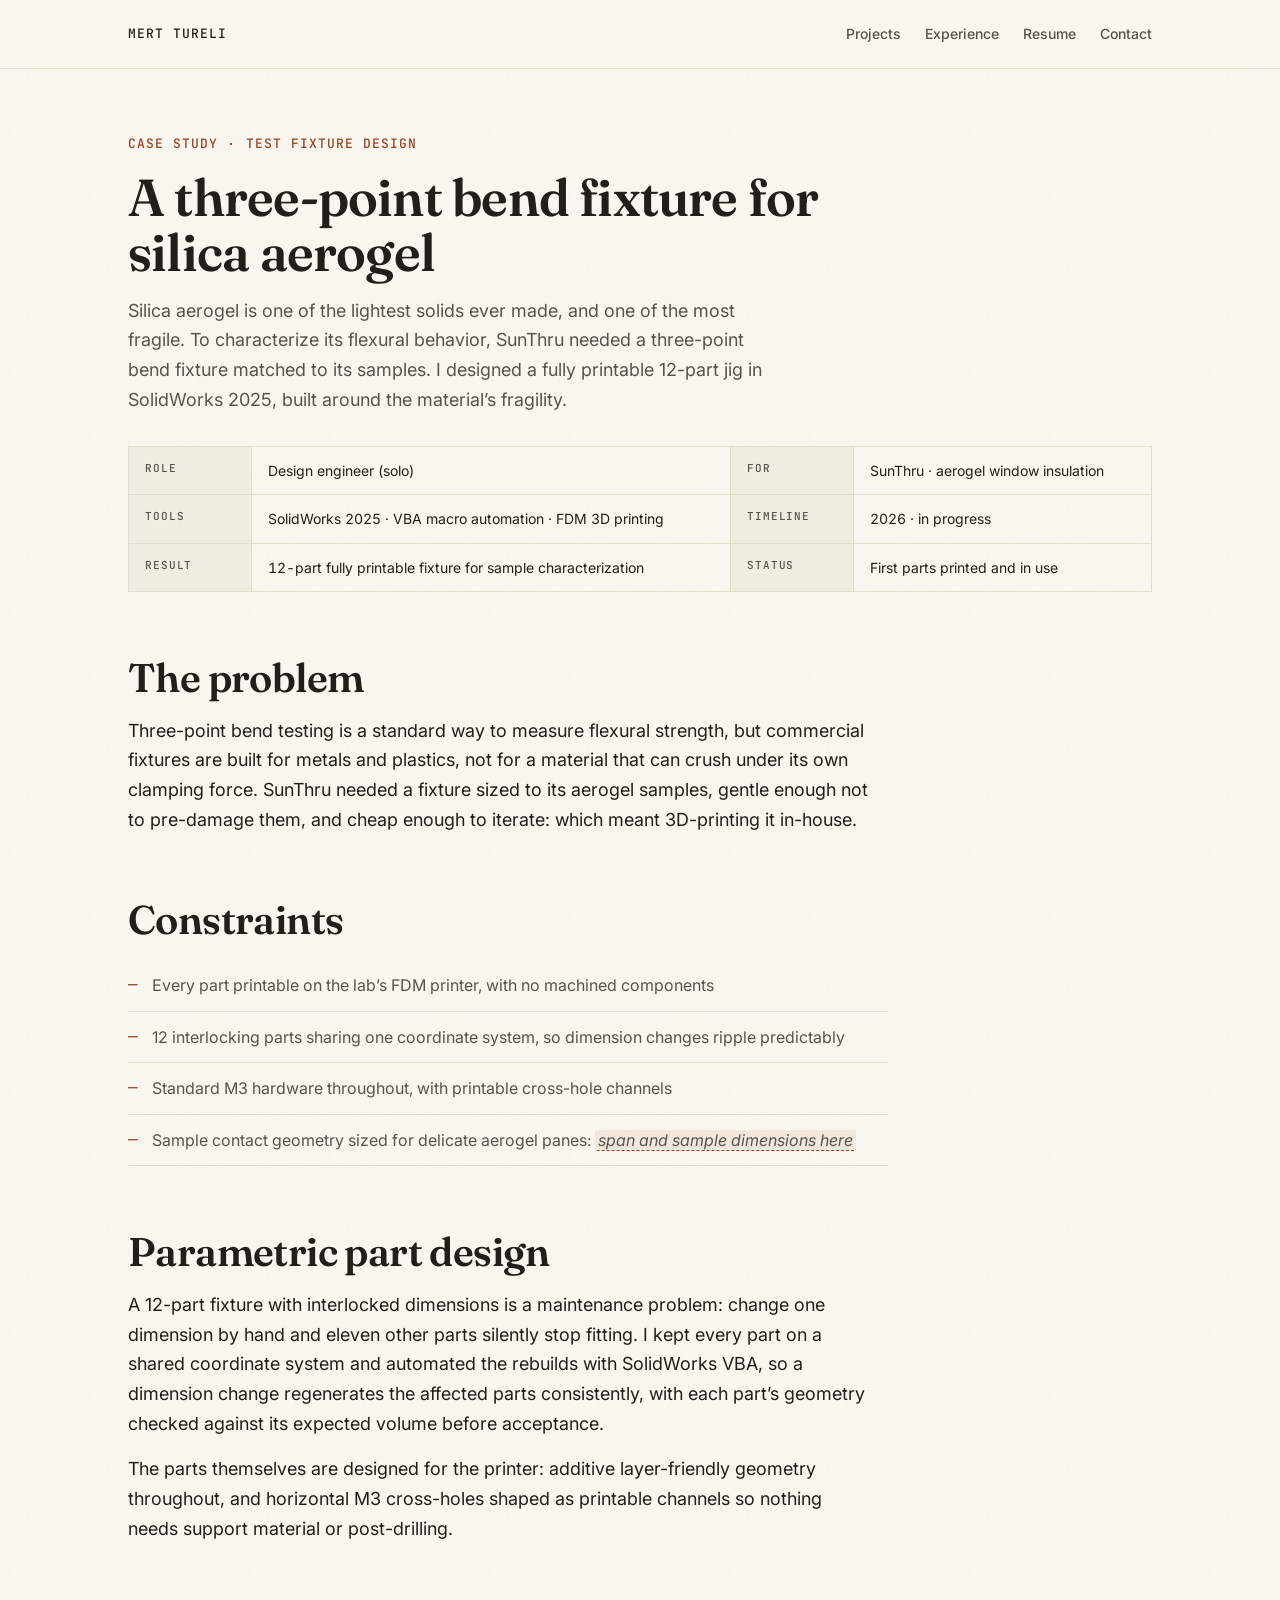
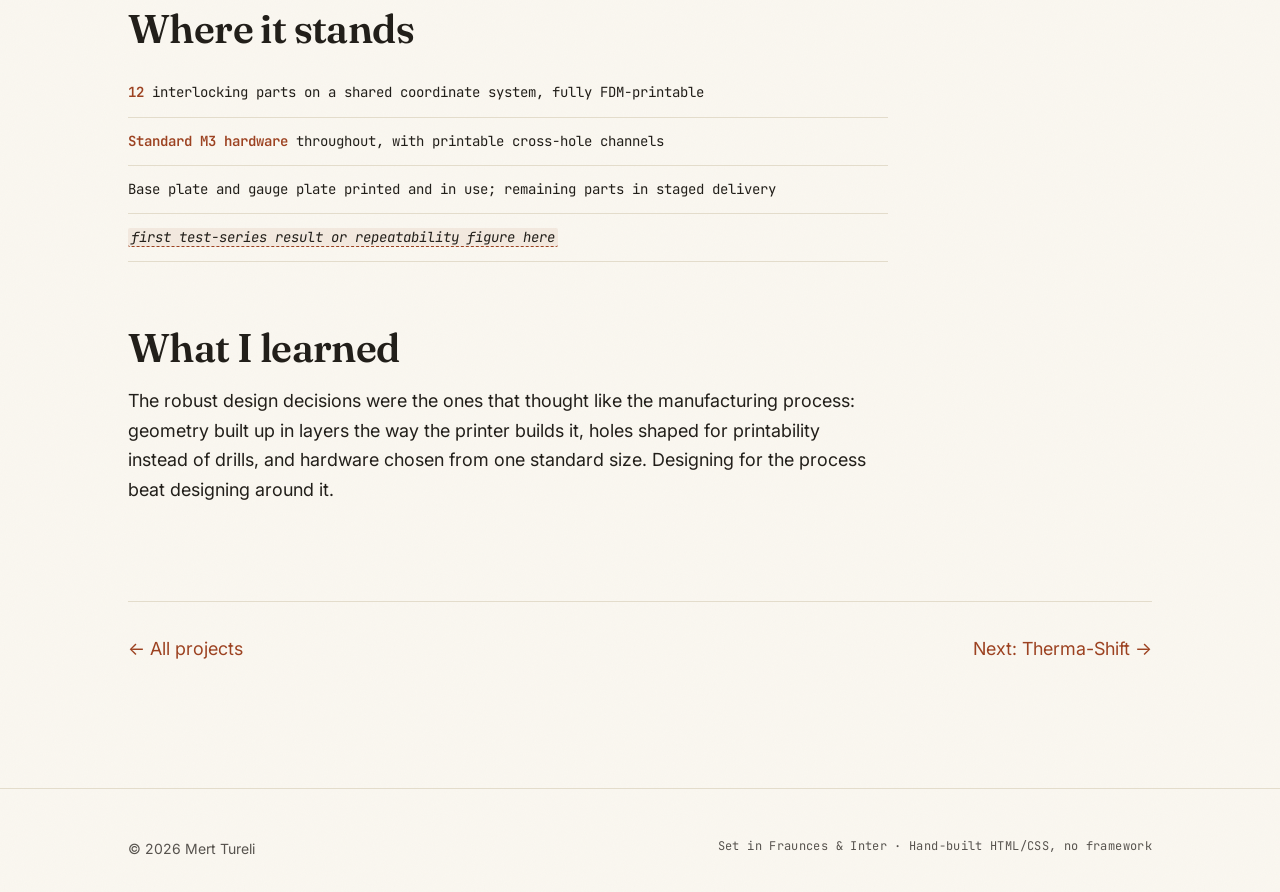
==== projects/bend-jig.html @ 496b2939 "Engineering portfolio: initial public release Co-Authored-By: Claude Fable 5 <noreply@anthropic.com>" ====
<!DOCTYPE html>
<html lang="en">
<head>
  <meta charset="UTF-8">
  <meta name="viewport" content="width=device-width, initial-scale=1.0">
  <title>Aerogel Bend Jig · Mert Tureli</title>
  <meta name="description" content="Case study: a 12-part 3-point bend-test fixture for silica aerogel, designed in SolidWorks 2025 with every part generated and verified by VBA macros.">
  <link rel="icon" href="data:image/svg+xml,%3Csvg xmlns='http://www.w3.org/2000/svg' viewBox='0 0 64 64'%3E%3Crect width='64' height='64' rx='12' fill='%239C4221'/%3E%3Ctext x='32' y='43' text-anchor='middle' font-family='Georgia,serif' font-size='26' font-weight='600' fill='%23FAF7F0'%3EMT%3C/text%3E%3C/svg%3E">
  <link rel="preconnect" href="https://fonts.googleapis.com">
  <link rel="preconnect" href="https://fonts.gstatic.com" crossorigin>
  <link href="https://fonts.googleapis.com/css2?family=Fraunces:opsz,wght@9..144,400..700&family=Inter:wght@400;500;600&family=JetBrains+Mono:wght@400;500&display=swap" rel="stylesheet">
  <link rel="stylesheet" href="../css/style.css">
</head>
<body>

<header class="site-header">
  <div class="container">
    <a class="wordmark" href="../index.html">Mert Tureli</a>
    <nav class="site-nav" aria-label="Main">
      <a href="../index.html#projects">Projects</a>
      <a href="../index.html#experience" class="hide-mobile">Experience</a>
      <a href="../assets/Mert-Tureli-Resume.pdf">Resume</a>
      <a href="../index.html#contact">Contact</a>
    </nav>
  </div>
</header>

<main class="container case-hero">
  <span class="label">Case study · Test fixture design</span>
  <h1>A three-point bend fixture for silica aerogel</h1>
  <p class="intro">Silica aerogel is one of the lightest solids ever made, and one of the most fragile. To characterize its flexural behavior, SunThru needed a three-point bend fixture matched to its samples. I designed a fully printable 12-part jig in SolidWorks 2025, built around the material’s fragility.</p>

  <table class="title-block">
    <tr>
      <th>Role</th><td>Design engineer (solo)</td>
      <th>For</th><td>SunThru · aerogel window insulation</td>
    </tr>
    <tr>
      <th>Tools</th><td>SolidWorks 2025 · VBA macro automation · FDM 3D printing</td>
      <th>Timeline</th><td>2026 · in progress</td>
    </tr>
    <tr>
      <th>Result</th><td>12-part fully printable fixture for sample characterization</td>
      <th>Status</th><td>First parts printed and in use</td>
    </tr>
  </table>

  <div class="case-body">
    <h2>The problem</h2>
    <p>Three-point bend testing is a standard way to measure flexural strength, but commercial fixtures are built for metals and plastics, not for a material that can crush under its own clamping force. SunThru needed a fixture sized to its aerogel samples, gentle enough not to pre-damage them, and cheap enough to iterate: which meant 3D-printing it in-house.</p>

    <h2>Constraints</h2>
    <ul class="constraints">
      <li>Every part printable on the lab’s FDM printer, with no machined components</li>
      <li>12 interlocking parts sharing one coordinate system, so dimension changes ripple predictably</li>
      <li>Standard M3 hardware throughout, with printable cross-hole channels</li>
      <li>Sample contact geometry sized for delicate aerogel panes: <span class="fill" title="Fill in - see PROJECT_INTAKE.md">span and sample dimensions here</span></li>
    </ul>

    <h2>Parametric part design</h2>
    <p>A 12-part fixture with interlocked dimensions is a maintenance problem: change one dimension by hand and eleven other parts silently stop fitting. I kept every part on a shared coordinate system and automated the rebuilds with SolidWorks VBA, so a dimension change regenerates the affected parts consistently, with each part’s geometry checked against its expected volume before acceptance.</p>
    <p>The parts themselves are designed for the printer: additive layer-friendly geometry throughout, and horizontal M3 cross-holes shaped as printable channels so nothing needs support material or post-drilling.</p>

    <h2>Where it stands</h2>
    <ul class="results-list">
      <li><strong>12</strong> interlocking parts on a shared coordinate system, fully FDM-printable</li>
      <li><strong>Standard M3 hardware</strong> throughout, with printable cross-hole channels</li>
      <li>Base plate and gauge plate printed and in use; remaining parts in staged delivery</li>
      <li><span class="fill" title="Fill in - see PROJECT_INTAKE.md">first test-series result or repeatability figure here</span></li>
    </ul>

    <h2>What I learned</h2>
    <p>The robust design decisions were the ones that thought like the manufacturing process: geometry built up in layers the way the printer builds it, holes shaped for printability instead of drills, and hardware chosen from one standard size. Designing for the process beat designing around it.</p>
  </div>

  <nav class="case-nav">
    <a href="../index.html#projects">← All projects</a>
    <a href="therma-shift.html">Next: Therma-Shift <span class="arrow">→</span></a>
  </nav>
</main>

<footer class="site-footer">
  <div class="container">
    <span>© 2026 Mert Tureli</span>
    <span class="colophon">Set in Fraunces &amp; Inter · Hand-built HTML/CSS, no framework</span>
  </div>
</footer>

<script src="../js/main.js"></script>
</body>
</html>
---- css/style.css ----
/* ============================================================
   MERT TURELI — PORTFOLIO
   Design system: "Drafting Paper" (warm editorial)
   Type: Fraunces (display) · Inter (body) · JetBrains Mono (labels)
   All color pairs verified WCAG AA (4.5:1+) against bg & surface.
   To re-skin (e.g. business variant): change the tokens below only.
   ============================================================ */

:root {
  /* palette — drafting paper */
  --bg:            #FAF7F0;
  --surface:       #F1ECE2;
  --text:          #221F1A;
  --text-2:        #57534E;
  --accent:        #9C4221;
  --accent-hover:  #7C2D12;
  --border:        #E3DCCB;
  --grid-line:     rgba(34, 31, 26, 0.055);

  /* type */
  --font-display: "Fraunces", Georgia, serif;
  --font-body:    "Inter", system-ui, -apple-system, sans-serif;
  --font-mono:    "JetBrains Mono", Consolas, monospace;

  --text-h1:    clamp(2.5rem, 1.2rem + 4.5vw, 4.25rem);
  --text-h2:    clamp(1.75rem, 1.3rem + 1.8vw, 2.5rem);
  --text-h3:    clamp(1.25rem, 1.1rem + 0.6vw, 1.5rem);
  --text-body:  1.125rem;
  --text-small: 0.875rem;
  --text-label: 0.8125rem;

  /* spacing (8px base) */
  --space-1: 0.25rem;  --space-2: 0.5rem;  --space-3: 0.75rem;
  --space-4: 1rem;     --space-6: 1.5rem;  --space-8: 2rem;
  --space-12: 3rem;    --space-16: 4rem;   --space-24: 6rem;

  --section-gap: clamp(4rem, 3rem + 6vw, 8rem);
  --container: 1120px;
  --radius: 8px;
}

/* ---------- base ---------- */

*, *::before, *::after { box-sizing: border-box; }

html { scroll-behavior: smooth; }

/* paper grain baked into the body background (opacity lives inside the SVG) —
   a separate fixed overlay layer stalls compositing/capture in some browsers */
body {
  margin: 0;
  background-color: var(--bg);
  background-image: url("data:image/svg+xml,%3Csvg xmlns='http://www.w3.org/2000/svg' width='240' height='240'%3E%3Cfilter id='n'%3E%3CfeTurbulence type='fractalNoise' baseFrequency='0.9' numOctaves='2'/%3E%3C/filter%3E%3Crect width='240' height='240' filter='url(%23n)' opacity='0.028'/%3E%3C/svg%3E");
  color: var(--text);
  font-family: var(--font-body);
  font-size: var(--text-body);
  line-height: 1.65;
  -webkit-font-smoothing: antialiased;
  text-rendering: optimizeLegibility;
}

::selection { background: var(--accent); color: var(--bg); }

h1, h2, h3 {
  font-family: var(--font-display);
  font-weight: 600;
  line-height: 1.1;
  letter-spacing: -0.015em;
  margin: 0 0 var(--space-4);
}
h1 { font-size: var(--text-h1); line-height: 1.05; }
h2 { font-size: var(--text-h2); }
h3 { font-size: var(--text-h3); line-height: 1.3; }

p { margin: 0 0 var(--space-4); max-width: 68ch; }

img, svg.ph { max-width: 100%; height: auto; display: block; }

a {
  color: var(--accent);
  text-decoration: none;
  background-image: linear-gradient(currentColor, currentColor);
  background-repeat: no-repeat;
  background-size: 0% 1px;
  background-position: 0 100%;
  transition: background-size 200ms ease-out, color 150ms ease-out;
}
a:hover { color: var(--accent-hover); background-size: 100% 1px; }

:focus-visible {
  outline: 2px solid var(--accent);
  outline-offset: 3px;
  border-radius: 2px;
}

.container {
  max-width: var(--container);
  margin-inline: auto;
  padding-inline: clamp(1.25rem, 4vw, 3rem);
}

section { padding-block: calc(var(--section-gap) / 2); }

/* mono section labels — drawing sheet numbers */
.label {
  font-family: var(--font-mono);
  font-size: var(--text-label);
  font-weight: 500;
  text-transform: uppercase;
  letter-spacing: 0.08em;
  color: var(--accent);
  display: block;
  margin-bottom: var(--space-4);
}

.meta-row {
  font-family: var(--font-mono);
  font-size: var(--text-label);
  text-transform: uppercase;
  letter-spacing: 0.08em;
  color: var(--text-2);
  display: flex;
  flex-wrap: wrap;
  gap: var(--space-2) var(--space-4);
}

/* arrow nudge */
.arrow { display: inline-block; transition: transform 150ms ease-out; }
a:hover .arrow { transform: translateX(4px); }

/* fill-in placeholder — replace via PROJECT_INTAKE.md */
.fill {
  background: rgba(156, 66, 33, 0.08);
  border-bottom: 1px dashed var(--accent);
  padding: 0 0.2em;
  border-radius: 2px;
  font-style: italic;
  cursor: help;
}

/* ---------- header ---------- */

.site-header {
  position: sticky;
  top: 0;
  z-index: 100;
  background: color-mix(in srgb, var(--bg) 88%, transparent);
  backdrop-filter: blur(8px);
  border-bottom: 1px solid var(--border);
}
.site-header .container {
  display: flex;
  align-items: center;
  justify-content: space-between;
  height: 68px;
}
.wordmark {
  font-family: var(--font-mono);
  font-size: var(--text-label);
  font-weight: 500;
  letter-spacing: 0.08em;
  text-transform: uppercase;
  color: var(--text);
}
.site-nav { display: flex; gap: var(--space-6); }
.site-nav a {
  color: var(--text-2);
  font-size: var(--text-small);
  font-weight: 500;
}
.site-nav a:hover { color: var(--accent-hover); }

/* ---------- hero ---------- */

.hero {
  position: relative;
  padding-block: clamp(5rem, 12vh, 9rem) clamp(4rem, 10vh, 7rem);
  overflow: hidden;
}
.hero::before {
  content: "";
  position: absolute;
  inset: 0;
  background-image:
    linear-gradient(var(--grid-line) 1px, transparent 1px),
    linear-gradient(90deg, var(--grid-line) 1px, transparent 1px);
  background-size: 32px 32px;
  -webkit-mask-image: radial-gradient(ellipse 90% 80% at 30% 20%, black 30%, transparent 75%);
  mask-image: radial-gradient(ellipse 90% 80% at 30% 20%, black 30%, transparent 75%);
  pointer-events: none;
}
.hero .container { position: relative; }
.hero h1 { max-width: 18ch; }
.hero .intro { max-width: 52ch; color: var(--text-2); margin-top: var(--space-6); }
.hero .hero-sub {
  font-family: var(--font-mono);
  font-size: var(--text-label);
  font-weight: 500;
  text-transform: uppercase;
  letter-spacing: 0.08em;
  color: var(--accent);
  margin: var(--space-3) 0 0;
}
.hero .bio { font-size: 1rem; max-width: 58ch; margin-top: var(--space-4); }
.hero .meta-row { margin-top: var(--space-8); }
.hero-actions { display: flex; flex-wrap: wrap; gap: var(--space-4); margin-top: var(--space-8); }

/* hand-drawn underline — use exactly once */
.scribbled { position: relative; white-space: nowrap; }
.scribbled svg {
  position: absolute;
  left: -2%;
  bottom: -0.18em;
  width: 104%;
  height: 0.28em;
  color: var(--accent);
  overflow: visible;
}
.scribbled svg path {
  stroke-dasharray: 220;
  stroke-dashoffset: 220;
  animation: draw-in 700ms ease-out 400ms forwards;
}
@keyframes draw-in { to { stroke-dashoffset: 0; } }

/* ---------- buttons ---------- */

.btn {
  display: inline-flex;
  align-items: center;
  gap: var(--space-2);
  font-family: var(--font-body);
  font-size: var(--text-small);
  font-weight: 600;
  padding: 0.75rem 1.375rem;
  border-radius: var(--radius);
  border: 1px solid var(--accent);
  background: var(--accent);
  color: var(--bg);
  background-image: none;
  transition: background-color 150ms ease-out, border-color 150ms ease-out,
              color 150ms ease-out, transform 150ms ease-out;
}
.btn:hover { background: var(--accent-hover); border-color: var(--accent-hover); color: var(--bg); transform: translateY(-1px); }
.btn.ghost { background: transparent; color: var(--accent); }
.btn.ghost:hover { background: var(--accent); color: var(--bg); }

/* ---------- featured projects — editorial rows ---------- */

.project-rows { display: flex; flex-direction: column; gap: var(--space-16); }

.project-row {
  display: grid;
  grid-template-columns: 7fr 5fr;
  gap: var(--space-8);
  align-items: center;
}
.project-row:nth-child(even) .project-media { order: 2; }

.project-media {
  border: 1px solid var(--border);
  border-radius: var(--radius);
  overflow: hidden;
  background: var(--surface);
  transition: border-color 200ms ease-out, transform 200ms ease-out, box-shadow 200ms ease-out;
}
.project-row:hover .project-media {
  border-color: var(--accent);
  transform: translateY(-2px);
  box-shadow: 0 12px 32px -16px rgba(34, 31, 26, 0.25);
}

.project-body .label { margin-bottom: var(--space-2); }
.project-body h3 { margin-bottom: var(--space-3); }
.project-body p { color: var(--text-2); font-size: 1rem; }

.tags { display: flex; flex-wrap: wrap; gap: var(--space-2); margin: var(--space-4) 0; padding: 0; list-style: none; }
.tags li {
  font-family: var(--font-mono);
  font-size: 0.75rem;
  letter-spacing: 0.04em;
  color: var(--text-2);
  background: var(--surface);
  border: 1px solid var(--border);
  border-radius: 4px;
  padding: 0.2rem 0.55rem;
}

.metric {
  font-family: var(--font-mono);
  font-size: var(--text-small);
  color: var(--text);
  font-variant-numeric: tabular-nums;
  display: block;
  margin-bottom: var(--space-3);
}
.metric strong { color: var(--accent); font-weight: 600; }

/* ---------- spec cards — image-free project media ---------- */

.spec-card {
  aspect-ratio: 3 / 2;
  display: flex;
  flex-direction: column;
  justify-content: space-between;
  padding: var(--space-6);
  background-color: var(--surface);
  background-image:
    linear-gradient(var(--grid-line) 1px, transparent 1px),
    linear-gradient(90deg, var(--grid-line) 1px, transparent 1px);
  background-size: 24px 24px;
  color: var(--text);
}
.spec-card .sc-label {
  font-family: var(--font-mono);
  font-size: 0.6875rem;
  font-weight: 500;
  letter-spacing: 0.08em;
  text-transform: uppercase;
  color: var(--accent);
  display: flex;
  justify-content: space-between;
  gap: var(--space-2);
}
.spec-card .sc-label span:last-child { color: var(--text-2); }
.spec-card .sc-stats {
  display: grid;
  grid-template-columns: 1fr 1fr;
  gap: var(--space-4) var(--space-6);
}
.spec-card .sc-stat strong {
  font-family: var(--font-display);
  font-size: clamp(1.4rem, 1rem + 1.4vw, 2rem);
  font-weight: 600;
  line-height: 1.1;
  display: block;
  letter-spacing: -0.01em;
}
.spec-card .sc-stat small {
  font-family: var(--font-mono);
  font-size: 0.6875rem;
  letter-spacing: 0.04em;
  text-transform: uppercase;
  color: var(--text-2);
  display: block;
  margin-top: 0.2rem;
}
.spec-card .sc-foot {
  border-top: 1px solid var(--border);
  padding-top: var(--space-3);
  font-family: var(--font-mono);
  font-size: 0.6875rem;
  letter-spacing: 0.06em;
  text-transform: uppercase;
  color: var(--text-2);
}

/* ---------- more projects — table-like list ---------- */

.more-list { list-style: none; margin: 0; padding: 0; border-top: 1px solid var(--border); }
.more-list li { border-bottom: 1px solid var(--border); }
.more-list a, .more-list .row {
  display: grid;
  grid-template-columns: minmax(0, 5fr) minmax(0, 5fr) 2fr;
  gap: var(--space-4);
  align-items: baseline;
  padding: var(--space-4) var(--space-2);
  color: var(--text);
  background-image: none;
  transition: background-color 150ms ease-out;
}
.more-list a:hover { background-color: var(--surface); color: var(--text); }
.more-list .title { font-weight: 600; font-size: 1rem; }
.more-list .desc { color: var(--text-2); font-size: var(--text-small); }
.more-list .year {
  font-family: var(--font-mono);
  font-size: var(--text-label);
  color: var(--text-2);
  text-align: right;
  font-variant-numeric: tabular-nums;
}

/* ---------- experience ---------- */

.xp-list { list-style: none; margin: 0; padding: 0; display: flex; flex-direction: column; }
.xp {
  display: grid;
  grid-template-columns: 3rem minmax(0, 4fr) minmax(0, 7fr);
  gap: var(--space-4);
  padding: var(--space-6) 0;
  border-top: 1px solid var(--border);
}
.xp-num {
  font-family: var(--font-mono);
  font-size: var(--text-label);
  color: var(--accent);
  padding-top: 0.3rem;
}
.xp h3 { font-family: var(--font-body); font-size: 1.0625rem; font-weight: 600; margin-bottom: var(--space-1); }
.xp .org { color: var(--text-2); font-size: var(--text-small); }
.xp .dates {
  font-family: var(--font-mono);
  font-size: 0.75rem;
  letter-spacing: 0.04em;
  color: var(--text-2);
  display: block;
  margin-top: var(--space-2);
}
.xp ul { margin: 0; padding-left: 1.1rem; color: var(--text-2); font-size: 1rem; }
.xp ul li { margin-bottom: var(--space-2); }

/* ---------- skills ---------- */

.skills-grid {
  display: grid;
  grid-template-columns: repeat(auto-fit, minmax(220px, 1fr));
  gap: var(--space-8);
}
.skills-grid h3 {
  font-family: var(--font-mono);
  font-size: var(--text-label);
  font-weight: 500;
  text-transform: uppercase;
  letter-spacing: 0.08em;
  color: var(--text-2);
  margin-bottom: var(--space-3);
}

/* ---------- about ---------- */

.about-grid {
  display: grid;
  grid-template-columns: 7fr 4fr;
  gap: var(--space-12);
  align-items: start;
}
.about-grid .project-media { max-width: 380px; }

/* ---------- contact ---------- */

.contact { text-align: left; }
.contact .big-link {
  font-family: var(--font-display);
  font-size: var(--text-h2);
  font-weight: 600;
  letter-spacing: -0.01em;
}

/* ---------- footer ---------- */

.site-footer {
  border-top: 1px solid var(--border);
  margin-top: var(--section-gap);
  padding: var(--space-12) 0 var(--space-8);
  color: var(--text-2);
  font-size: var(--text-small);
}
.site-footer .container { display: flex; flex-wrap: wrap; justify-content: space-between; gap: var(--space-4); }
.colophon { font-family: var(--font-mono); font-size: 0.75rem; letter-spacing: 0.03em; }

/* ---------- case study pages ---------- */

.case-hero { padding-top: var(--space-16); }
.case-hero h1 { max-width: 22ch; font-size: clamp(2rem, 1.2rem + 3vw, 3.25rem); }
.case-hero .intro { color: var(--text-2); max-width: 60ch; }

/* engineering drawing title block */
.title-block {
  width: 100%;
  border-collapse: collapse;
  margin: var(--space-8) 0;
  font-size: var(--text-small);
}
.title-block th, .title-block td {
  border: 1px solid var(--border);
  padding: var(--space-3) var(--space-4);
  text-align: left;
  vertical-align: top;
}
.title-block th {
  font-family: var(--font-mono);
  font-size: 0.6875rem;
  font-weight: 500;
  letter-spacing: 0.08em;
  text-transform: uppercase;
  color: var(--text-2);
  background: var(--surface);
  width: 12%;
  white-space: nowrap;
}
.title-block td { font-variant-numeric: tabular-nums; }

.case-body { max-width: 760px; }
.case-body h2 { margin-top: var(--space-16); }
.case-body figure { margin: var(--space-8) 0; }
.case-body figcaption {
  font-family: var(--font-mono);
  font-size: 0.75rem;
  letter-spacing: 0.03em;
  color: var(--text-2);
  margin-top: var(--space-2);
}
.case-body .project-media:hover { transform: none; border-color: var(--border); box-shadow: none; }

.constraints { list-style: none; padding: 0; }
.constraints li {
  padding: var(--space-3) 0 var(--space-3) var(--space-6);
  border-bottom: 1px solid var(--border);
  color: var(--text-2);
  font-size: 1rem;
  position: relative;
}
.constraints li::before {
  content: "—";
  position: absolute;
  left: 0;
  color: var(--accent);
  font-family: var(--font-mono);
}

.results-list { list-style: none; padding: 0; }
.results-list li {
  font-family: var(--font-mono);
  font-size: var(--text-small);
  font-variant-numeric: tabular-nums;
  padding: var(--space-3) 0;
  border-bottom: 1px solid var(--border);
}
.results-list strong { color: var(--accent); font-weight: 600; }

.case-nav {
  margin-top: var(--space-24);
  padding-top: var(--space-8);
  border-top: 1px solid var(--border);
  display: flex;
  justify-content: space-between;
  gap: var(--space-4);
}

/* ---------- reveal on scroll ---------- */

.reveal { opacity: 0; transform: translateY(8px); transition: opacity 350ms ease-out, transform 350ms ease-out; }
.reveal.in { opacity: 1; transform: none; }

/* ---------- responsive ---------- */

@media (max-width: 900px) {
  .project-row, .about-grid { grid-template-columns: 1fr; }
  .project-row:nth-child(even) .project-media { order: 0; }
  .xp { grid-template-columns: 2.5rem 1fr; }
  .xp .xp-role { grid-column: 2; }
  .xp ul { grid-column: 2; }
}

@media (max-width: 640px) {
  .site-nav { gap: var(--space-4); }
  .site-nav a.hide-mobile { display: none; }
  .more-list a, .more-list .row { grid-template-columns: 1fr auto; }
  .more-list .desc { display: none; }
  .case-nav { flex-direction: column; }
}

/* ---------- reduced motion ---------- */

@media (prefers-reduced-motion: reduce) {
  * { animation: none !important; transition-duration: 0.01ms !important; }
  html { scroll-behavior: auto; }
  .reveal { opacity: 1; transform: none; }
  .scribbled svg path { stroke-dashoffset: 0; }
}
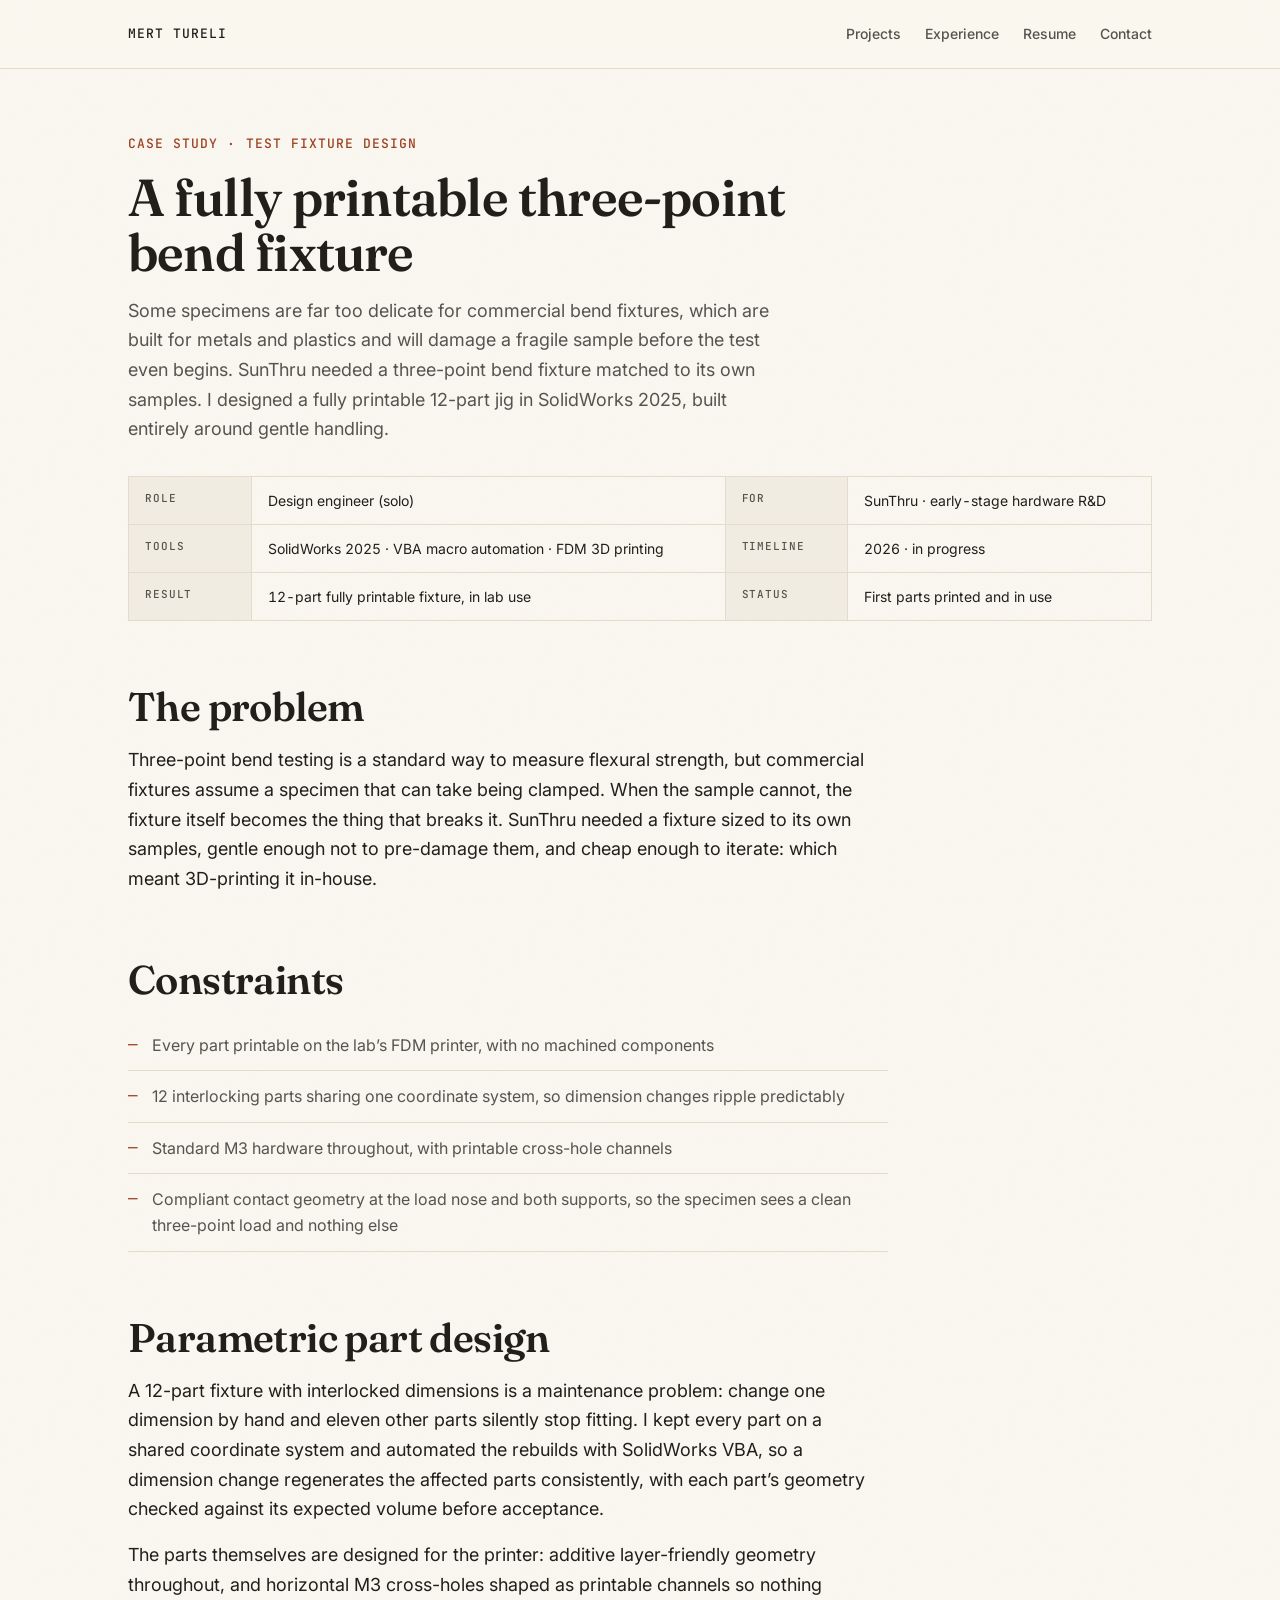
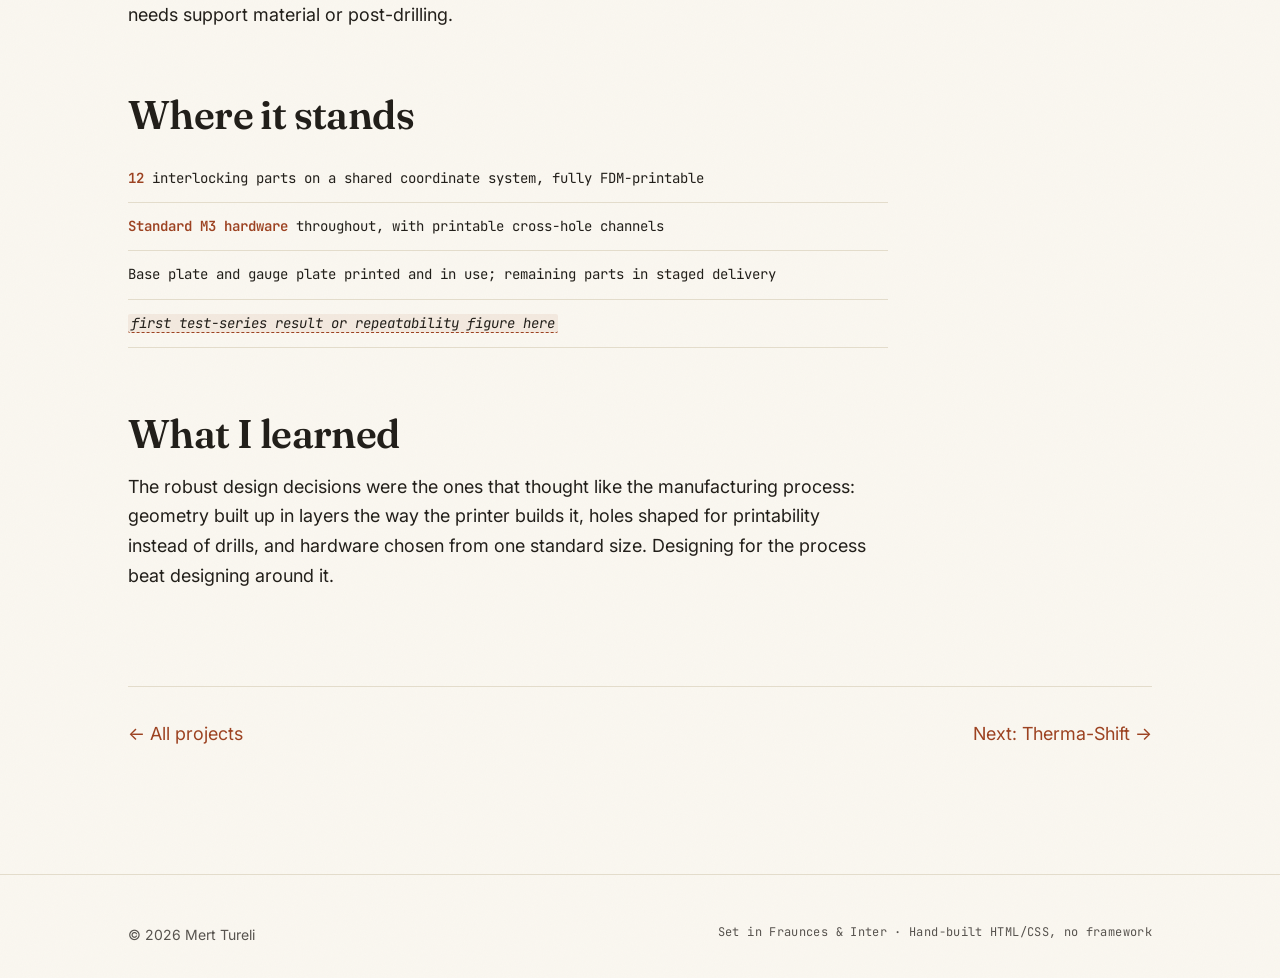
==== commit 7bc6acf7: "Generalize lab tooling naming, update resume PDF, add privacy-first analytics - rename bakeout-logge" ====
--- a/projects/bend-jig.html
+++ b/projects/bend-jig.html
@@ -3,8 +3,8 @@
 <head>
   <meta charset="UTF-8">
   <meta name="viewport" content="width=device-width, initial-scale=1.0">
-  <title>Aerogel Bend Jig · Mert Tureli</title>
-  <meta name="description" content="Case study: a 12-part 3-point bend-test fixture for silica aerogel, designed in SolidWorks 2025 with every part generated and verified by VBA macros.">
+  <title>Three-Point Bend Fixture · Mert Tureli</title>
+  <meta name="description" content="Case study: a 12-part, fully printable three-point bend-test fixture designed in SolidWorks 2025, with every part generated and verified by VBA macros.">
   <link rel="icon" href="data:image/svg+xml,%3Csvg xmlns='http://www.w3.org/2000/svg' viewBox='0 0 64 64'%3E%3Crect width='64' height='64' rx='12' fill='%239C4221'/%3E%3Ctext x='32' y='43' text-anchor='middle' font-family='Georgia,serif' font-size='26' font-weight='600' fill='%23FAF7F0'%3EMT%3C/text%3E%3C/svg%3E">
   <link rel="preconnect" href="https://fonts.googleapis.com">
   <link rel="preconnect" href="https://fonts.gstatic.com" crossorigin>
@@ -27,34 +27,34 @@
 
 <main class="container case-hero">
   <span class="label">Case study · Test fixture design</span>
-  <h1>A three-point bend fixture for silica aerogel</h1>
-  <p class="intro">Silica aerogel is one of the lightest solids ever made, and one of the most fragile. To characterize its flexural behavior, SunThru needed a three-point bend fixture matched to its samples. I designed a fully printable 12-part jig in SolidWorks 2025, built around the material’s fragility.</p>
+  <h1>A fully printable three-point bend fixture</h1>
+  <p class="intro">Some specimens are far too delicate for commercial bend fixtures, which are built for metals and plastics and will damage a fragile sample before the test even begins. SunThru needed a three-point bend fixture matched to its own samples. I designed a fully printable 12-part jig in SolidWorks 2025, built entirely around gentle handling.</p>
 
   <table class="title-block">
     <tr>
       <th>Role</th><td>Design engineer (solo)</td>
-      <th>For</th><td>SunThru · aerogel window insulation</td>
+      <th>For</th><td>SunThru · early-stage hardware R&amp;D</td>
     </tr>
     <tr>
       <th>Tools</th><td>SolidWorks 2025 · VBA macro automation · FDM 3D printing</td>
       <th>Timeline</th><td>2026 · in progress</td>
     </tr>
     <tr>
-      <th>Result</th><td>12-part fully printable fixture for sample characterization</td>
+      <th>Result</th><td>12-part fully printable fixture, in lab use</td>
       <th>Status</th><td>First parts printed and in use</td>
     </tr>
   </table>
 
   <div class="case-body">
     <h2>The problem</h2>
-    <p>Three-point bend testing is a standard way to measure flexural strength, but commercial fixtures are built for metals and plastics, not for a material that can crush under its own clamping force. SunThru needed a fixture sized to its aerogel samples, gentle enough not to pre-damage them, and cheap enough to iterate: which meant 3D-printing it in-house.</p>
+    <p>Three-point bend testing is a standard way to measure flexural strength, but commercial fixtures assume a specimen that can take being clamped. When the sample cannot, the fixture itself becomes the thing that breaks it. SunThru needed a fixture sized to its own samples, gentle enough not to pre-damage them, and cheap enough to iterate: which meant 3D-printing it in-house.</p>
 
     <h2>Constraints</h2>
     <ul class="constraints">
       <li>Every part printable on the lab’s FDM printer, with no machined components</li>
       <li>12 interlocking parts sharing one coordinate system, so dimension changes ripple predictably</li>
       <li>Standard M3 hardware throughout, with printable cross-hole channels</li>
-      <li>Sample contact geometry sized for delicate aerogel panes: <span class="fill" title="Fill in - see PROJECT_INTAKE.md">span and sample dimensions here</span></li>
+      <li>Compliant contact geometry at the load nose and both supports, so the specimen sees a clean three-point load and nothing else</li>
     </ul>
 
     <h2>Parametric part design</h2>
@@ -87,5 +87,6 @@
 </footer>
 
 <script src="../js/main.js"></script>
+<script data-goatcounter="https://merttureli.goatcounter.com/count" async src="//gc.zgo.at/count.js"></script>
 </body>
 </html>
--- a/css/style.css
+++ b/css/style.css
@@ -568,3 +568,18 @@
   .reveal { opacity: 1; transform: none; }
   .scribbled svg path { stroke-dashoffset: 0; }
 }
+
+/* Recommendation quote (About section) */
+.rec-quote {
+  border-left: 2px solid var(--accent);
+  padding-left: var(--space-6);
+  margin: var(--space-6) 0;
+}
+.rec-quote p { font-style: italic; }
+.rec-quote cite {
+  display: block;
+  margin-top: var(--space-4);
+  font-style: normal;
+  font-size: 0.9rem;
+  color: var(--accent);
+}
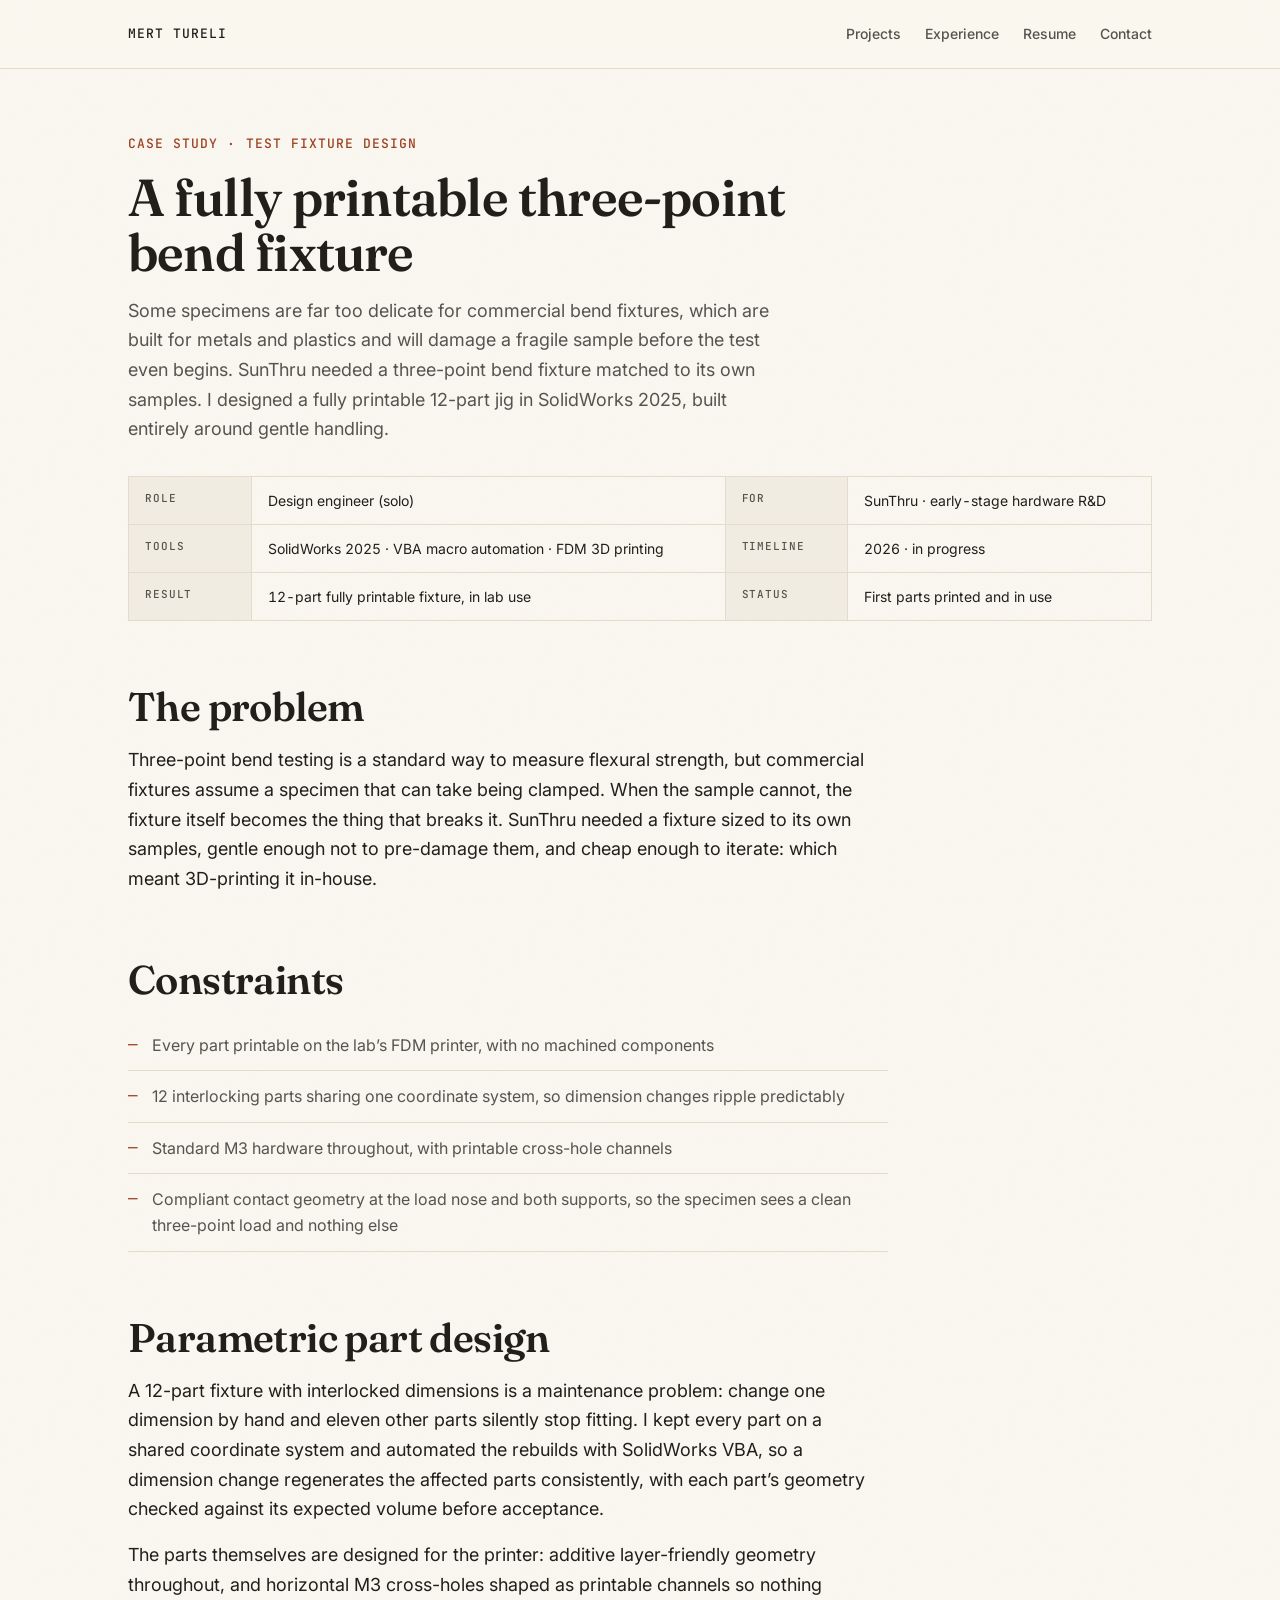
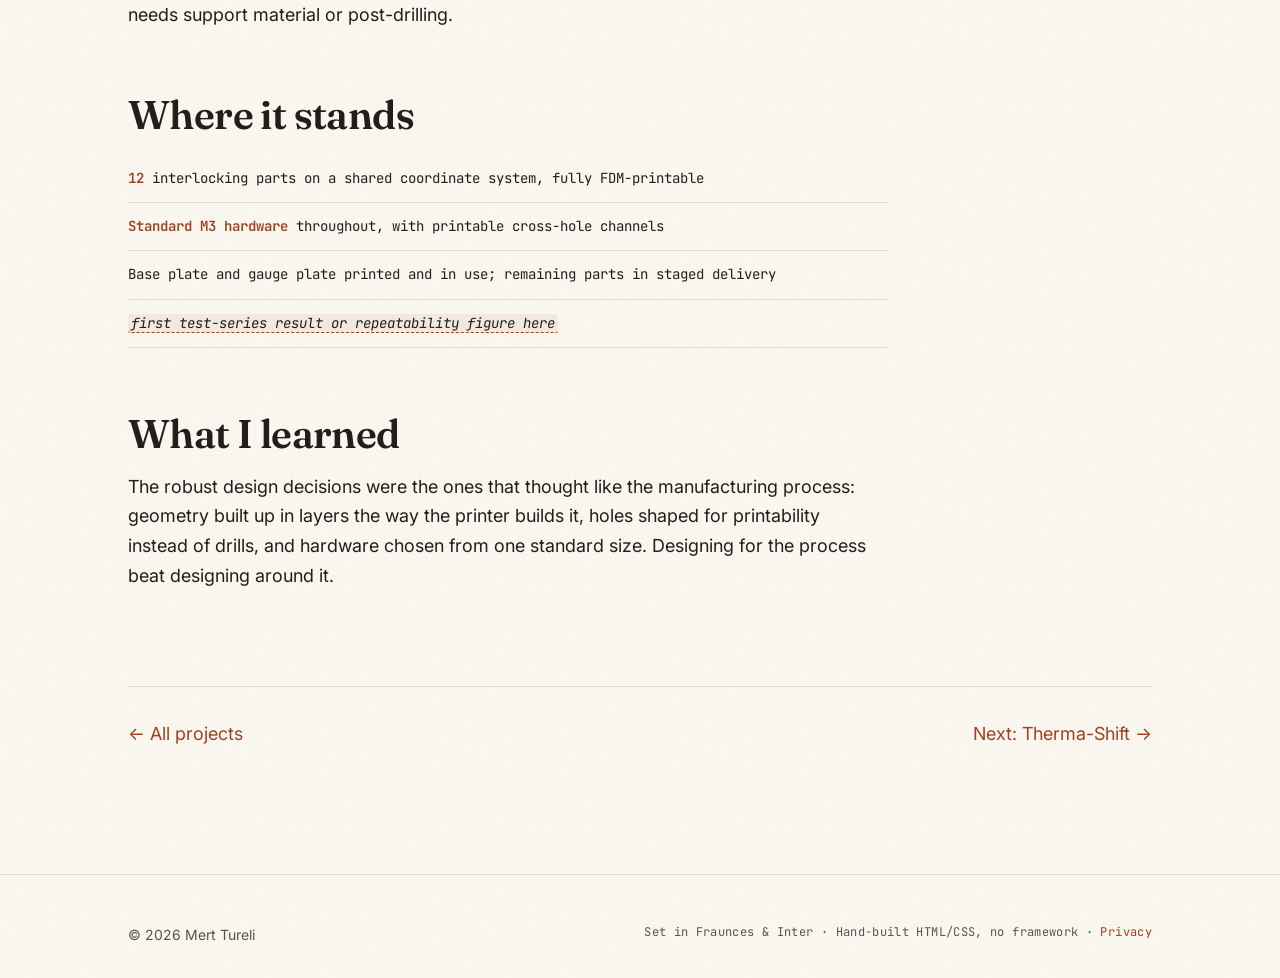
==== commit 73c3ec4c: "Add first-party visit tracking, Clarity, and privacy page - per-application ?r= codes, engagement/sc" ====
--- a/projects/bend-jig.html
+++ b/projects/bend-jig.html
@@ -82,11 +82,14 @@
 <footer class="site-footer">
   <div class="container">
     <span>© 2026 Mert Tureli</span>
-    <span class="colophon">Set in Fraunces &amp; Inter · Hand-built HTML/CSS, no framework</span>
+    <span class="colophon">Set in Fraunces &amp; Inter · Hand-built HTML/CSS, no framework · <a href="../privacy.html">Privacy</a></span>
   </div>
 </footer>
 
+<script src="../js/analytics-config.js"></script>
 <script src="../js/main.js"></script>
+<script src="../js/track.js"></script>
+<script src="../js/clarity.js"></script>
 <script data-goatcounter="https://merttureli.goatcounter.com/count" async src="//gc.zgo.at/count.js"></script>
 </body>
 </html>
